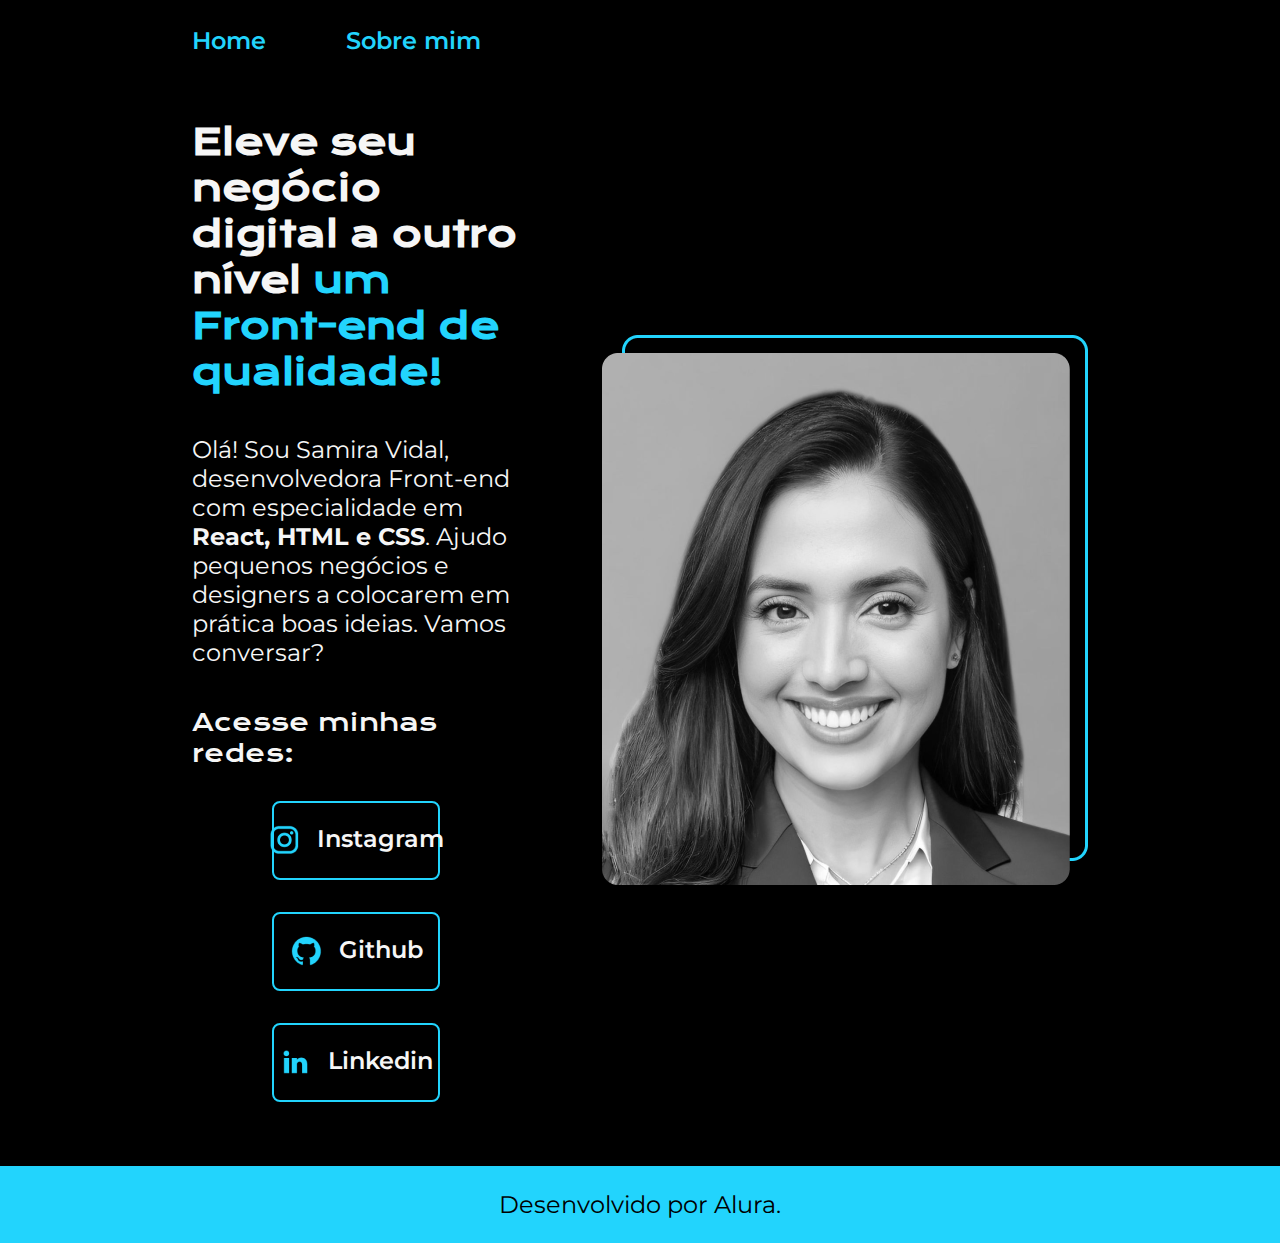
==== index.html @ 3f311463 "Add files via upload" ====
<!DOCTYPE html>
<html lang="pt-br">
<head>
    <meta charset="UTF-8">
    <meta name="viewport" content="width=device-width, initial-scale=1.0">
    <title>Portifolio</title>
    <link rel="stylesheet" href="./styles/style.css">
</head>
<body>
    <header class="cabecalho">
        <nav class="cabecalho__menu">
            <a class="cabecalho__menu__link" href="index.html">Home</a>
            <a class="cabecalho__menu__link" href="about.html">Sobre mim</a>
        </nav>
    </header>
    <main class="apresentacao">
        <section class="apresentacao__conteudo"> 
            <h1 class="apresentacao__conteudo__titulo">Eleve seu negócio digital a outro nível  <strong class="titulo__destaque">um Front-end de qualidade!</strong></h1>
            <p class="apresentacao__conteudo__texto">Olá! Sou Samira Vidal, desenvolvedora Front-end com especialidade em <strong> React, HTML e CSS</strong>. Ajudo pequenos negócios e designers a colocarem em prática boas ideias. Vamos conversar?</p>
            <div class="apresentacao__links"> 
                <h3 class="apresentacao__links__subtitulo">Acesse minhas redes:</h3>  
                <a class="apresentacao__links__navegacao" href="https://www.instagram.com/savidall">
                    <img src="./assets/instagram.png">
                    Instagram
                </a>
                <a class="apresentacao__links__navegacao" href="https://github.com/SamiraVidal">
                    <img src="./assets/github.png">
                    Github
                </a>
                <a class="apresentacao__links__navegacao" href="https://www.linkedin.com/in/samira-lima-398a5a133/">
                    <img src="./assets/linkedin.png">
                    Linkedin
                </a>
            </div>
        </section>
        <img class = "apresentacao_imagem" src = "./assets/imagem.png"  class="apresentacao__foto" alt = "Foto da Samira Vidal">         

    </main>
    <footer class="rodape">
        <p>Desenvolvido por Alura.</p>
    </footer>
</body>
</html>
---- styles/style.css ----
@import url('https://fonts.googleapis.com/css2?family=Krona+One&family=Montserrat:wght@400;600&display=swap');

:root {
    --cor-primaria: #000000;
    --cor-secundaria: #F6F6F6;
    --cor-terciaria: #22D4FD;
    --cor-hover: #272727;

    --fonte-primaria: 'Krona One', sans-serif;
    --fonte-secundaria: 'Montserrat', sans-serif;
}
*{
    margin: 0;
    padding: 0;
}

body{
    box-sizing: border-box;
    background-color: var(--cor-primaria);
    color: var(--cor-secundaria);
}
.cabecalho{
    padding: 2% 0% 0% 15%;
}
.cabecalho__menu{
    display: flex;
    gap: 80px;
}
.cabecalho__menu__link{
    font-family: var(--fonte-secundaria);
    font-size: 1.5rem;
    font-weight: 600;
    color: var(--cor-terciaria);
    text-decoration: none;
}
.apresentacao{
    padding: 5% 15%;
    display: flex;
    align-items: center;
    justify-content: space-between;
    gap: 82px;
}
.apresentacao__conteudo{
    width: 50%;
    display: flex;
    flex-direction: column;
    gap: 40px;
}
.apresentacao__imagem{
    width: 50%;
}

.apresentacao__conteudo__titulo{
    font-size: 2.25rem;
    font-family: var(--fonte-primaria);
}
.titulo__destaque{
    color: var(--cor-terciaria);
}
.apresentacao__conteudo__texto{
    font-size: 1.5rem;
    font-family: var(--fonte-secundaria);
}

.apresentacao__links{
    display: flex;
    flex-direction: column;
    justify-content: space-between;
    align-items: center;
    gap: 32px;
}
.apresentacao__links__subtitulo{
    font-family: var(--fonte-primaria);
    font-weight: 400;
    font-size: 1.5rem;
}
.apresentacao__links__navegacao{
    display: flex;
    justify-content: center;
    gap: 16px;
    border: 2px solid var(--cor-terciaria);
    width: 50%;
    text-align: center;
    border-radius: 8px;
    font-size: 1.5rem;
    font-weight: 600;
    padding: 21.5px 0;
    text-decoration: none;
    color: var(--cor-secundaria);
    font-family: var(--fonte-secundaria);
}
.apresentacao__links__link:hover{
    background-color: var(--cor-hover);
}
.rodape{
    color: var(--cor-primaria);
    background-color: var(--cor-terciaria);
    padding: 24px;
    text-align: center;
    font-family: var(--fonte-secundaria);
    font-size: 1.5rem;
    font-weight: 400;
}

@media (max-width: 1200px) {
    .cabecalho {
        padding: 10%;
    }

    .cabecalho__menu {
        justify-content: center;
    }

    .apresentacao {
        flex-direction: column-reverse;
        padding: 5%;
    }
    .apresentacao__conteudo{
        width: 100%;
    }
}
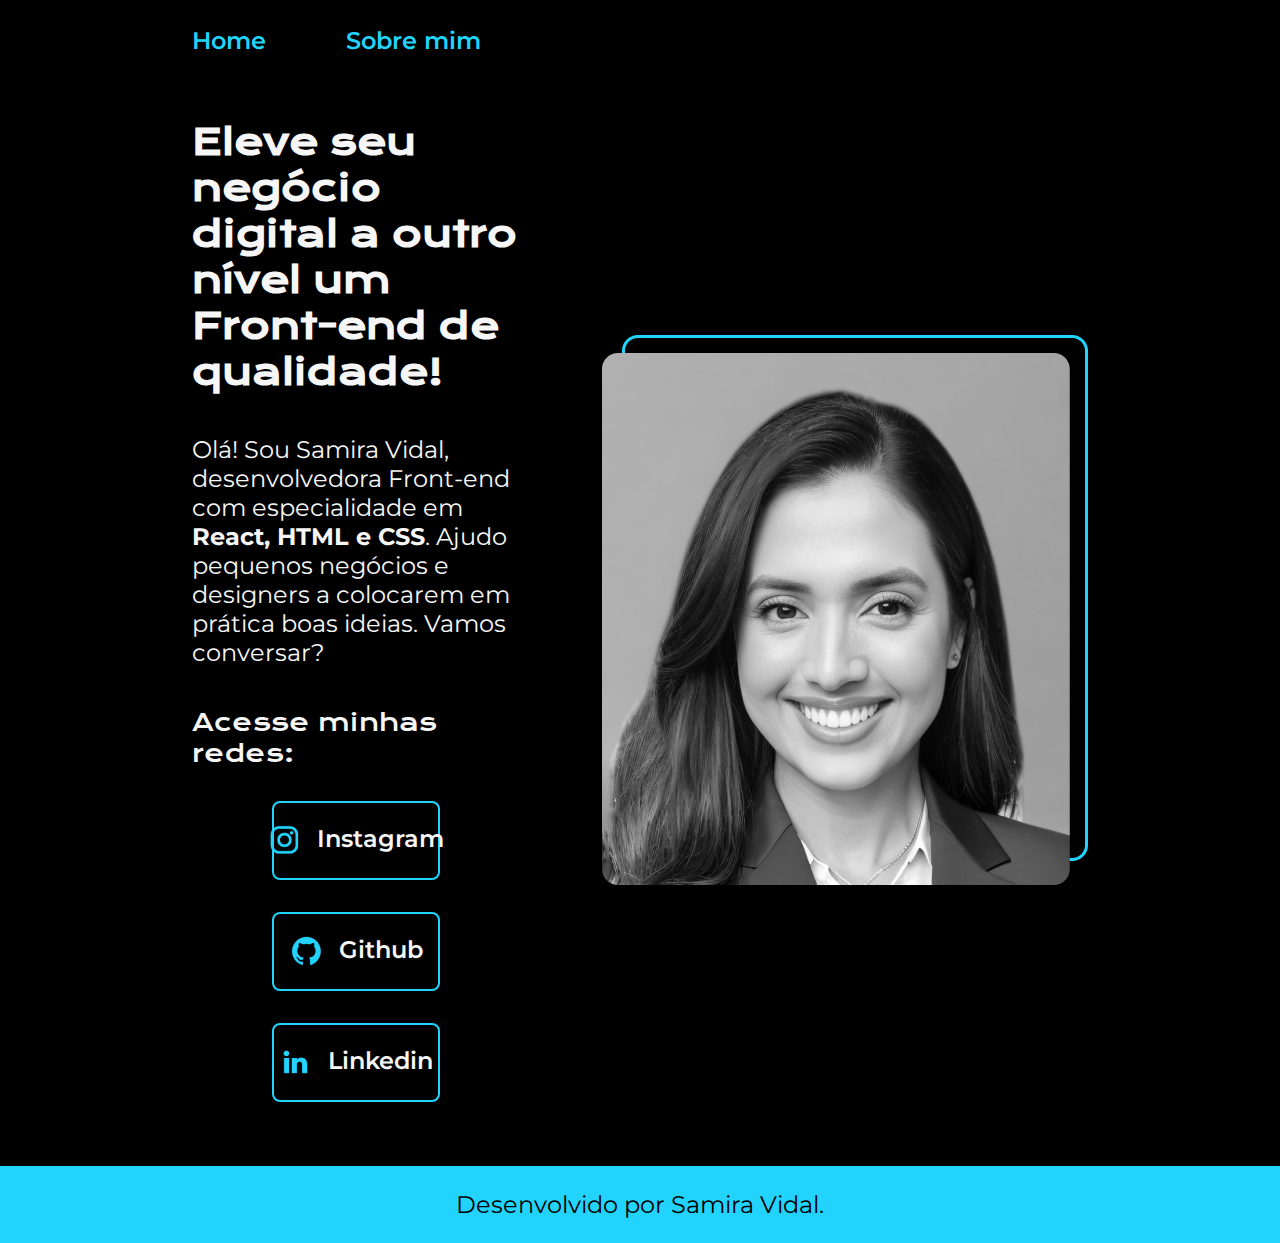
==== commit d6acad95: "fixbug style" ====
--- a/index.html
+++ b/index.html
@@ -37,7 +37,7 @@
 
     </main>
     <footer class="rodape">
-        <p>Desenvolvido por Alura.</p>
+        <p>Desenvolvido por Samira Vidal.</p>
     </footer>
 </body>
 </html>--- a/styles/style.css
+++ b/styles/style.css
@@ -46,15 +46,12 @@
     flex-direction: column;
     gap: 40px;
 }
-.apresentacao__imagem{
-    width: 50%;
-}
 
 .apresentacao__conteudo__titulo{
     font-size: 2.25rem;
     font-family: var(--fonte-primaria);
 }
-.titulo__destaque{
+.titulo-destaque{
     color: var(--cor-terciaria);
 }
 .apresentacao__conteudo__texto{
@@ -92,6 +89,9 @@
 .apresentacao__links__link:hover{
     background-color: var(--cor-hover);
 }
+.apresentacao__imagem{
+    width: 50%;
+}
 .rodape{
     color: var(--cor-primaria);
     background-color: var(--cor-terciaria);
@@ -103,19 +103,17 @@
 }
 
 @media (max-width: 1200px) {
-    .cabecalho {
-        padding: 10%;
+    .cabecalho{
+         padding: 10%;  
     }
-
-    .cabecalho__menu {
+    .cabecalho__menu{
         justify-content: center;
     }
-
-    .apresentacao {
+    .apresentacao{
         flex-direction: column-reverse;
         padding: 5%;
     }
     .apresentacao__conteudo{
-        width: 100%;
+        width: auto;
     }
 }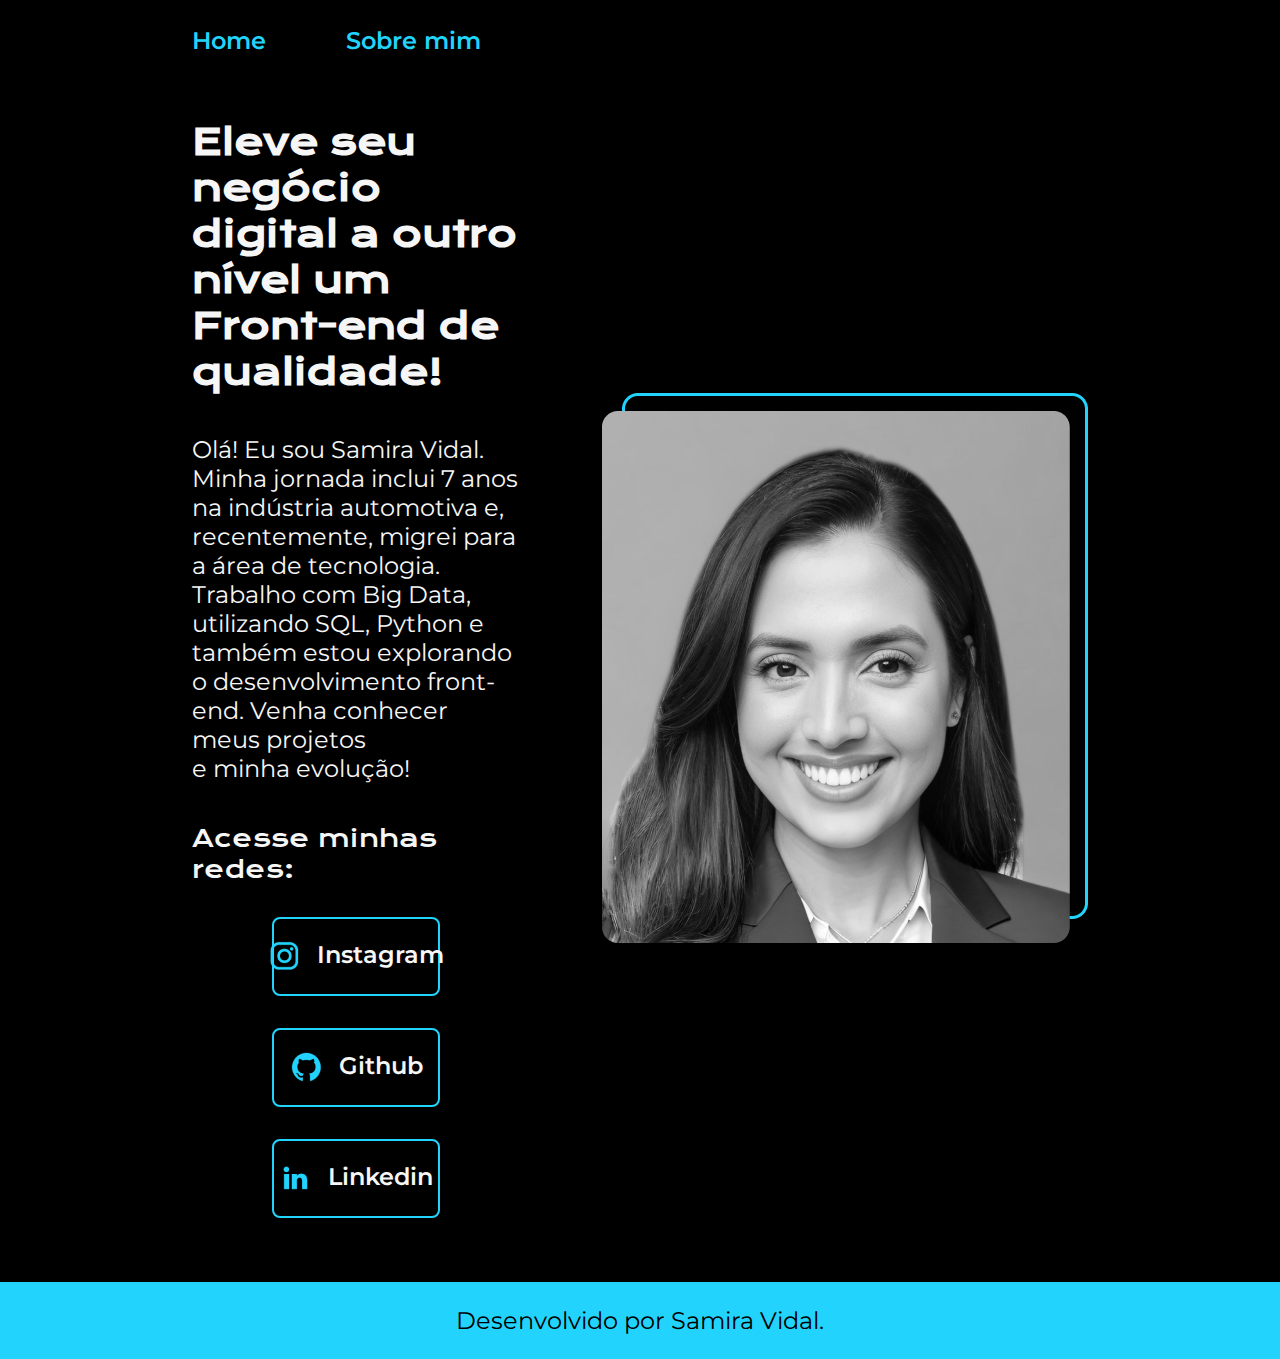
==== commit b1c3b37f: "update about" ====
--- a/index.html
+++ b/index.html
@@ -16,7 +16,8 @@
     <main class="apresentacao">
         <section class="apresentacao__conteudo"> 
             <h1 class="apresentacao__conteudo__titulo">Eleve seu negócio digital a outro nível  <strong class="titulo__destaque">um Front-end de qualidade!</strong></h1>
-            <p class="apresentacao__conteudo__texto">Olá! Sou Samira Vidal, desenvolvedora Front-end com especialidade em <strong> React, HTML e CSS</strong>. Ajudo pequenos negócios e designers a colocarem em prática boas ideias. Vamos conversar?</p>
+            <p class="apresentacao__conteudo__texto">Olá! Eu sou Samira Vidal. Minha jornada inclui 7 anos na indústria automotiva e, recentemente, migrei para a área de tecnologia. 
+            Trabalho com Big Data, utilizando SQL, Python e também estou explorando o desenvolvimento front-end. Venha conhecer meus projetos e minha evolução!</p>
             <div class="apresentacao__links"> 
                 <h3 class="apresentacao__links__subtitulo">Acesse minhas redes:</h3>  
                 <a class="apresentacao__links__navegacao" href="https://www.instagram.com/savidall">
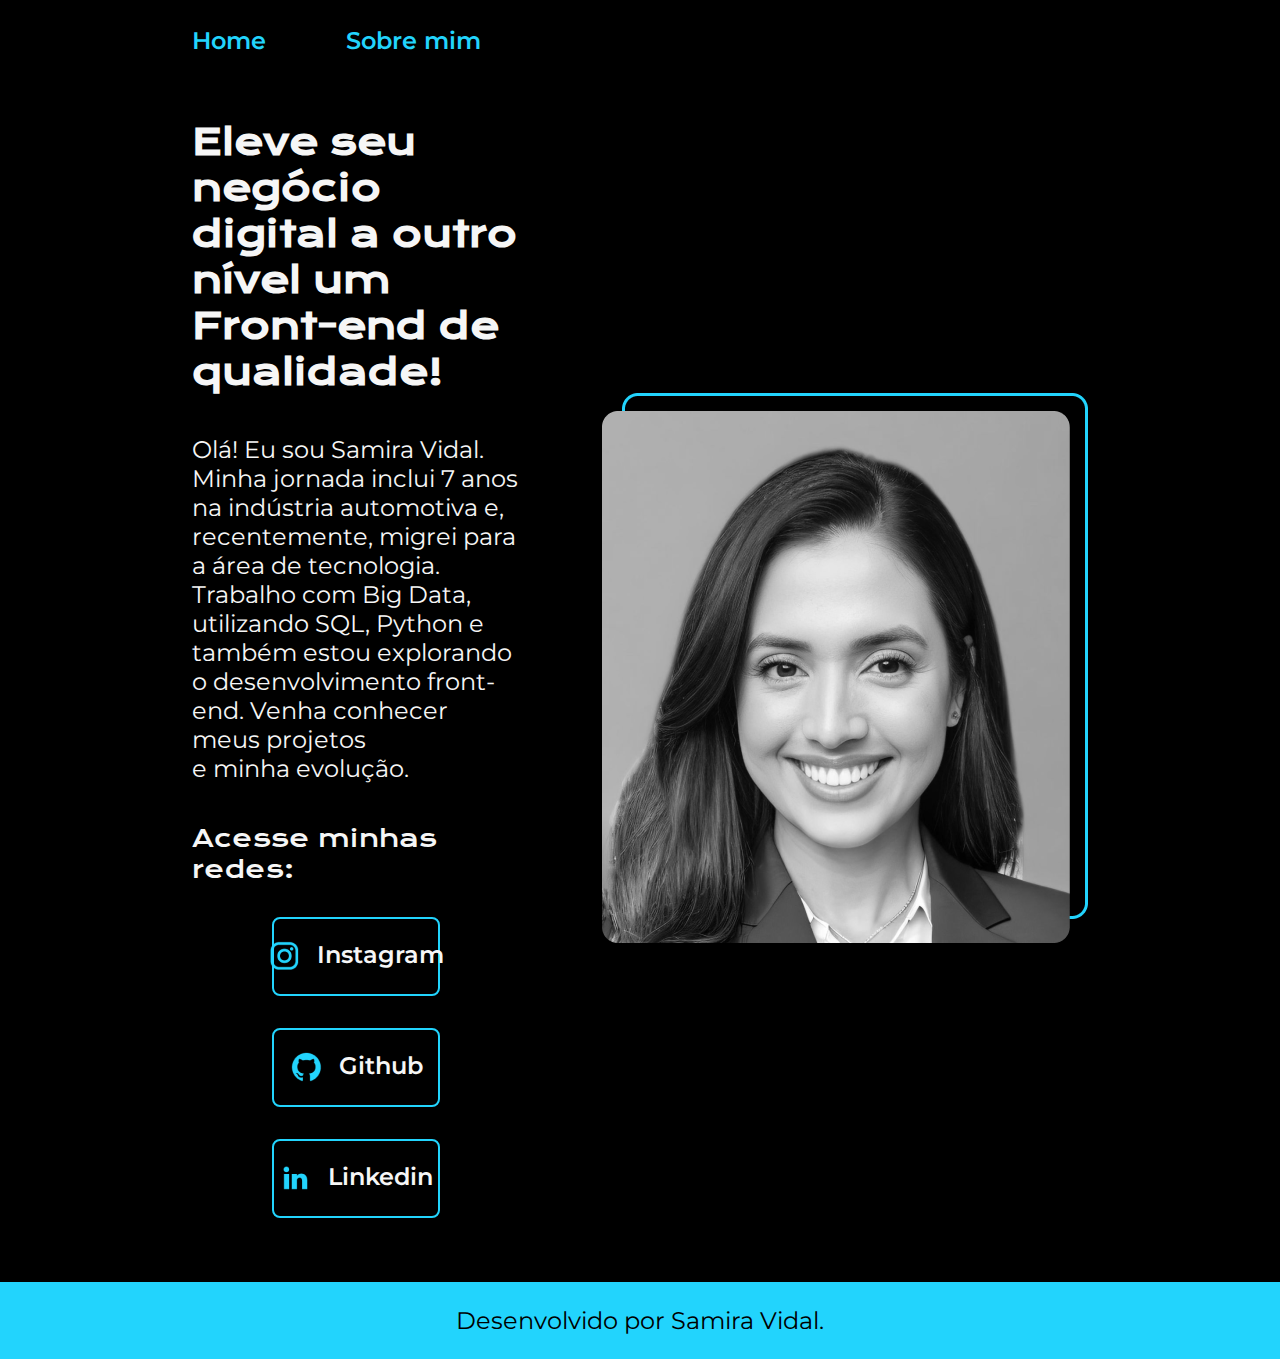
==== commit e0856421: "update about" ====
--- a/index.html
+++ b/index.html
@@ -17,7 +17,7 @@
         <section class="apresentacao__conteudo"> 
             <h1 class="apresentacao__conteudo__titulo">Eleve seu negócio digital a outro nível  <strong class="titulo__destaque">um Front-end de qualidade!</strong></h1>
             <p class="apresentacao__conteudo__texto">Olá! Eu sou Samira Vidal. Minha jornada inclui 7 anos na indústria automotiva e, recentemente, migrei para a área de tecnologia. 
-            Trabalho com Big Data, utilizando SQL, Python e também estou explorando o desenvolvimento front-end. Venha conhecer meus projetos e minha evolução!</p>
+            Trabalho com Big Data, utilizando SQL, Python e também estou explorando o desenvolvimento front-end. Venha conhecer meus projetos e minha evolução.</p>
             <div class="apresentacao__links"> 
                 <h3 class="apresentacao__links__subtitulo">Acesse minhas redes:</h3>  
                 <a class="apresentacao__links__navegacao" href="https://www.instagram.com/savidall">
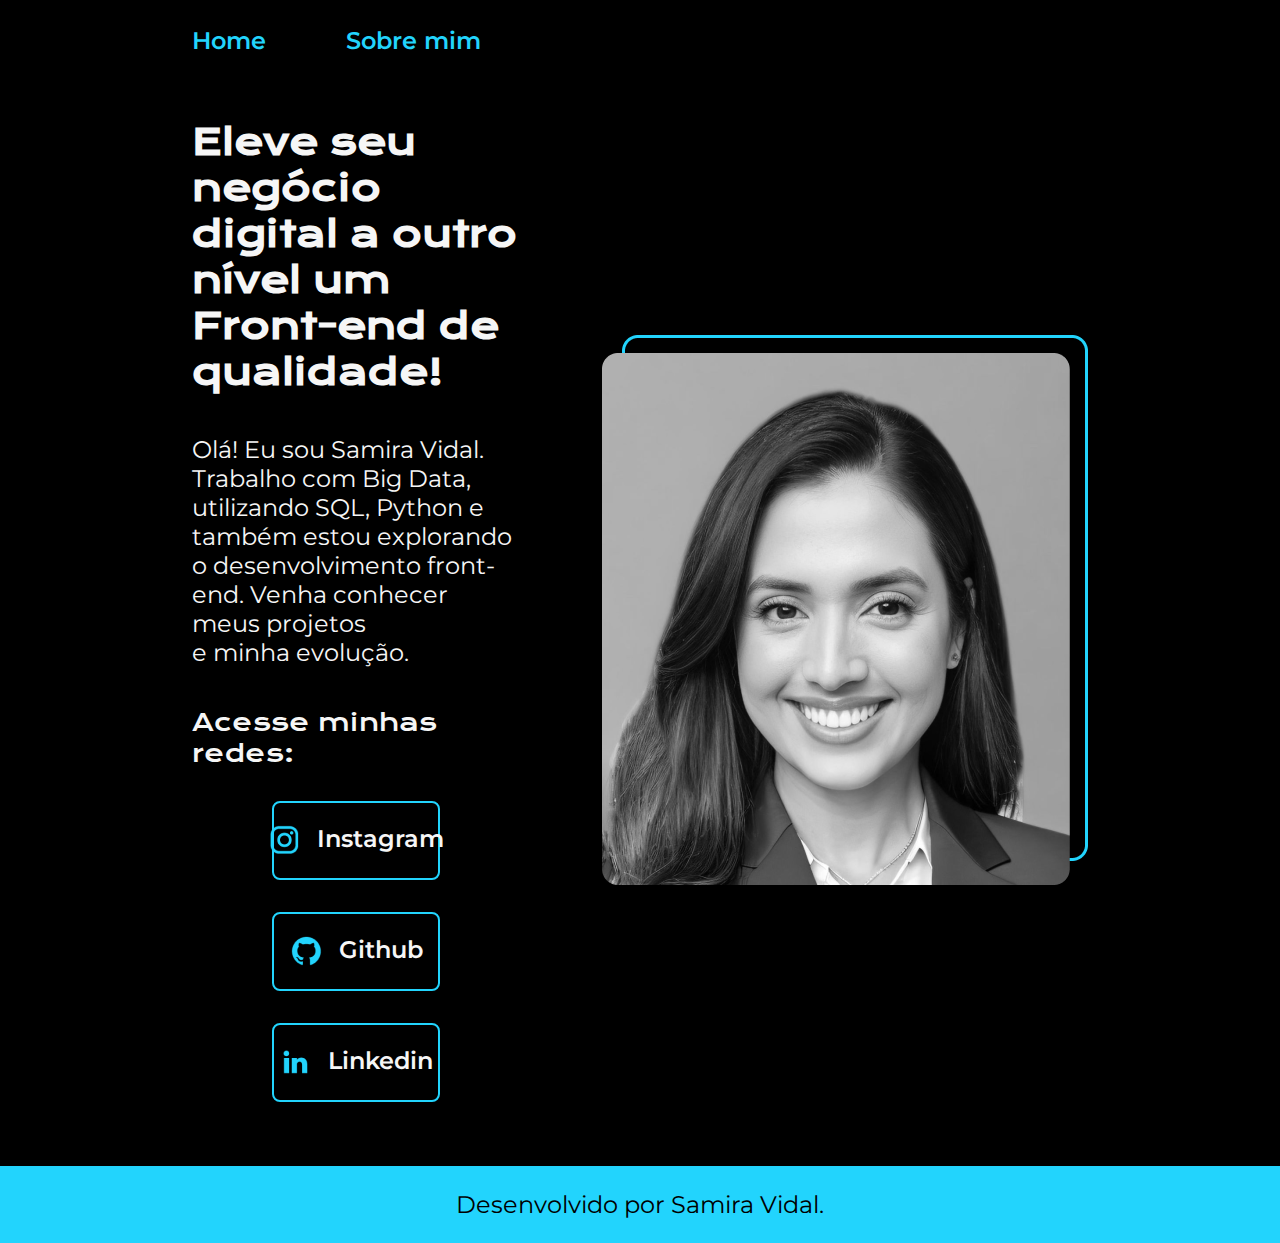
==== commit c248630f: "update about" ====
--- a/index.html
+++ b/index.html
@@ -16,7 +16,7 @@
     <main class="apresentacao">
         <section class="apresentacao__conteudo"> 
             <h1 class="apresentacao__conteudo__titulo">Eleve seu negócio digital a outro nível  <strong class="titulo__destaque">um Front-end de qualidade!</strong></h1>
-            <p class="apresentacao__conteudo__texto">Olá! Eu sou Samira Vidal. Minha jornada inclui 7 anos na indústria automotiva e, recentemente, migrei para a área de tecnologia. 
+            <p class="apresentacao__conteudo__texto">Olá! Eu sou Samira Vidal.  
             Trabalho com Big Data, utilizando SQL, Python e também estou explorando o desenvolvimento front-end. Venha conhecer meus projetos e minha evolução.</p>
             <div class="apresentacao__links"> 
                 <h3 class="apresentacao__links__subtitulo">Acesse minhas redes:</h3>  
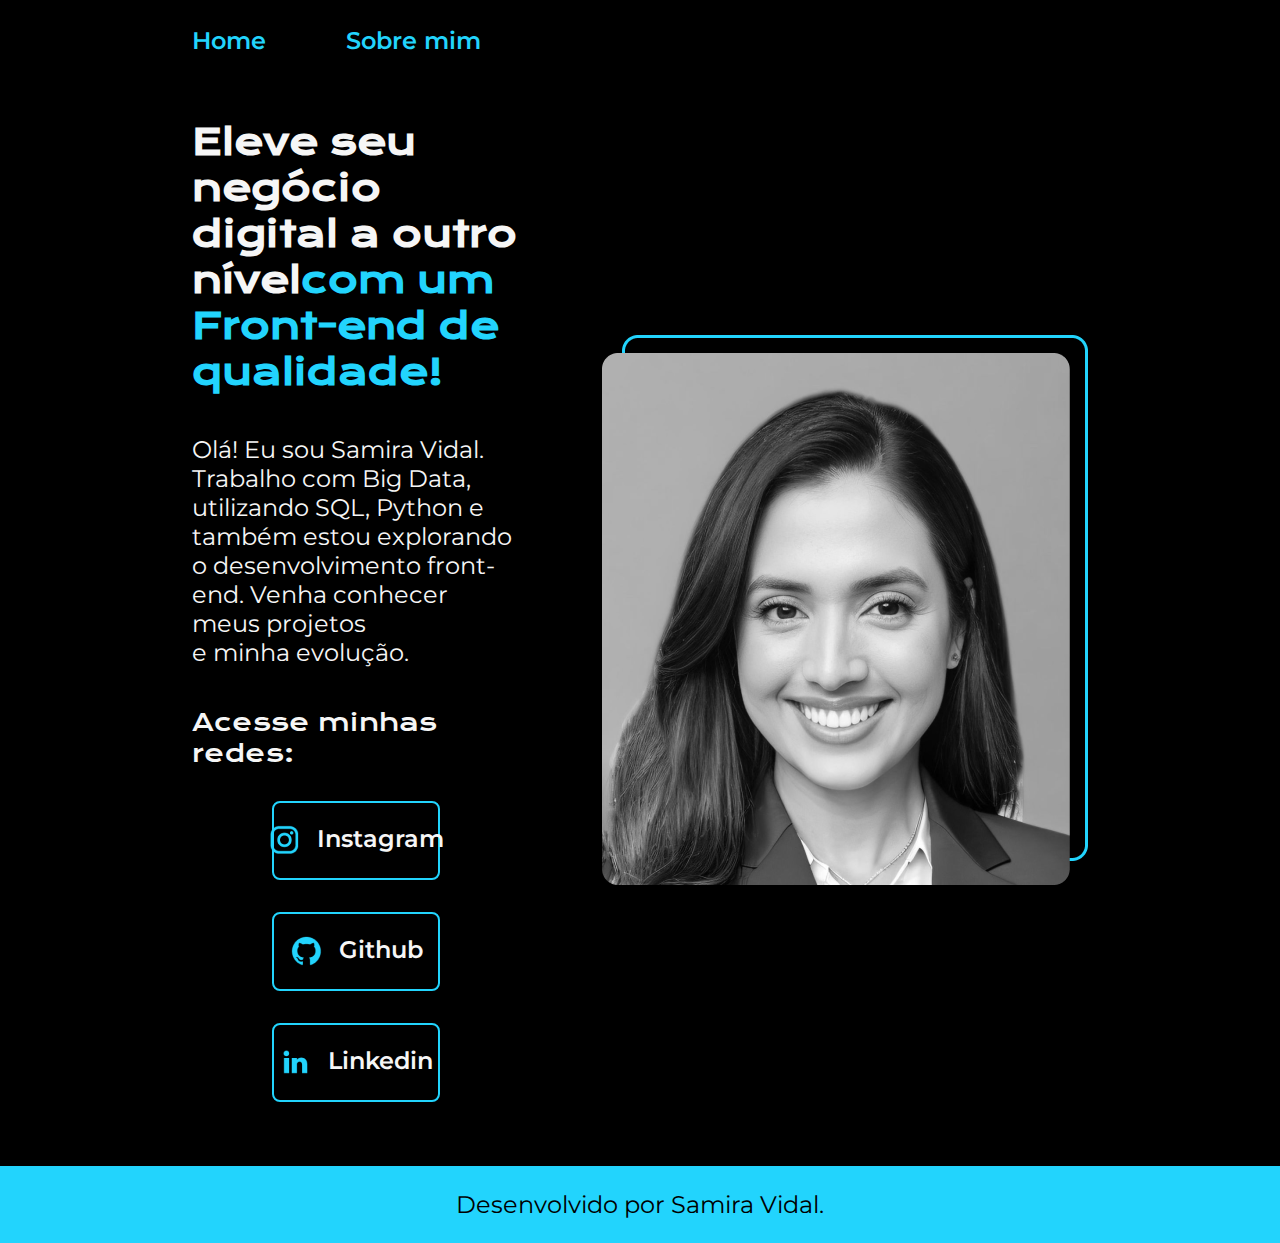
==== commit 63a39ca3: "update about" ====
--- a/index.html
+++ b/index.html
@@ -14,8 +14,10 @@
         </nav>
     </header>
     <main class="apresentacao">
-        <section class="apresentacao__conteudo"> 
-            <h1 class="apresentacao__conteudo__titulo">Eleve seu negócio digital a outro nível  <strong class="titulo__destaque">um Front-end de qualidade!</strong></h1>
+        <section class="apresentacao__conteudo">
+            <h1 class="apresentacao__conteudo__titulo">Eleve seu negócio digital a outro nível<strong 
+            class="titulo-destaque">com um Front-end de qualidade!
+            </strong></h1>
             <p class="apresentacao__conteudo__texto">Olá! Eu sou Samira Vidal.  
             Trabalho com Big Data, utilizando SQL, Python e também estou explorando o desenvolvimento front-end. Venha conhecer meus projetos e minha evolução.</p>
             <div class="apresentacao__links"> 
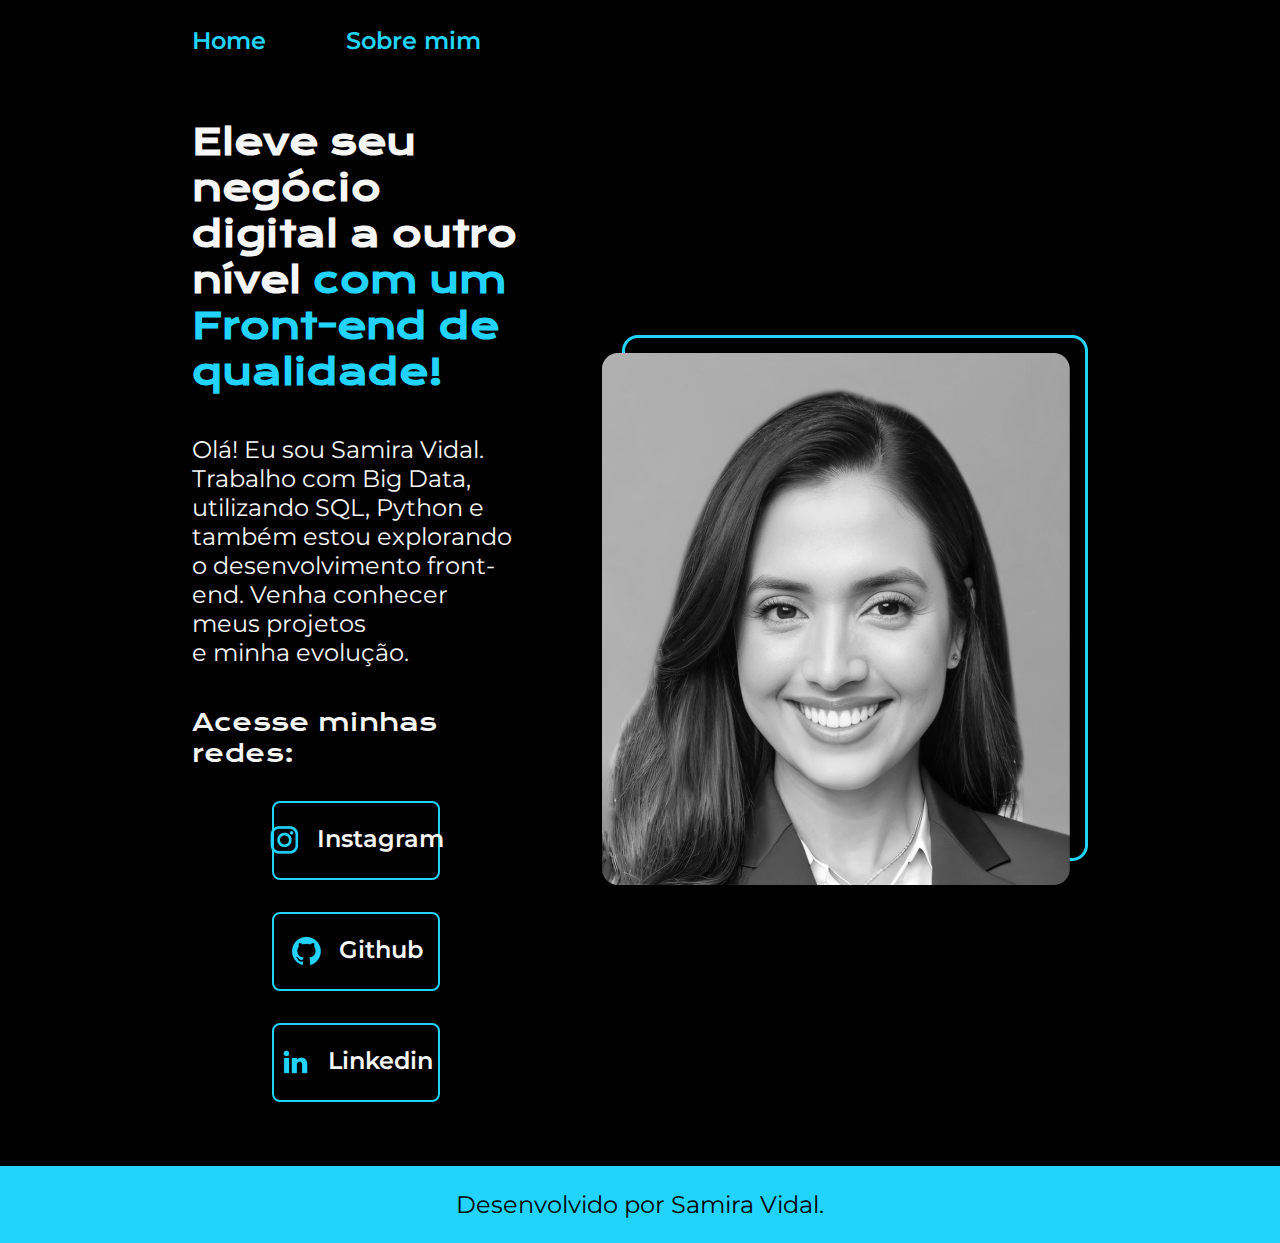
==== commit 27ff68b5: "update about" ====
--- a/index.html
+++ b/index.html
@@ -16,7 +16,7 @@
     <main class="apresentacao">
         <section class="apresentacao__conteudo">
             <h1 class="apresentacao__conteudo__titulo">Eleve seu negócio digital a outro nível<strong 
-            class="titulo-destaque">com um Front-end de qualidade!
+            class="titulo-destaque"> com um Front-end de qualidade!
             </strong></h1>
             <p class="apresentacao__conteudo__texto">Olá! Eu sou Samira Vidal.  
             Trabalho com Big Data, utilizando SQL, Python e também estou explorando o desenvolvimento front-end. Venha conhecer meus projetos e minha evolução.</p>
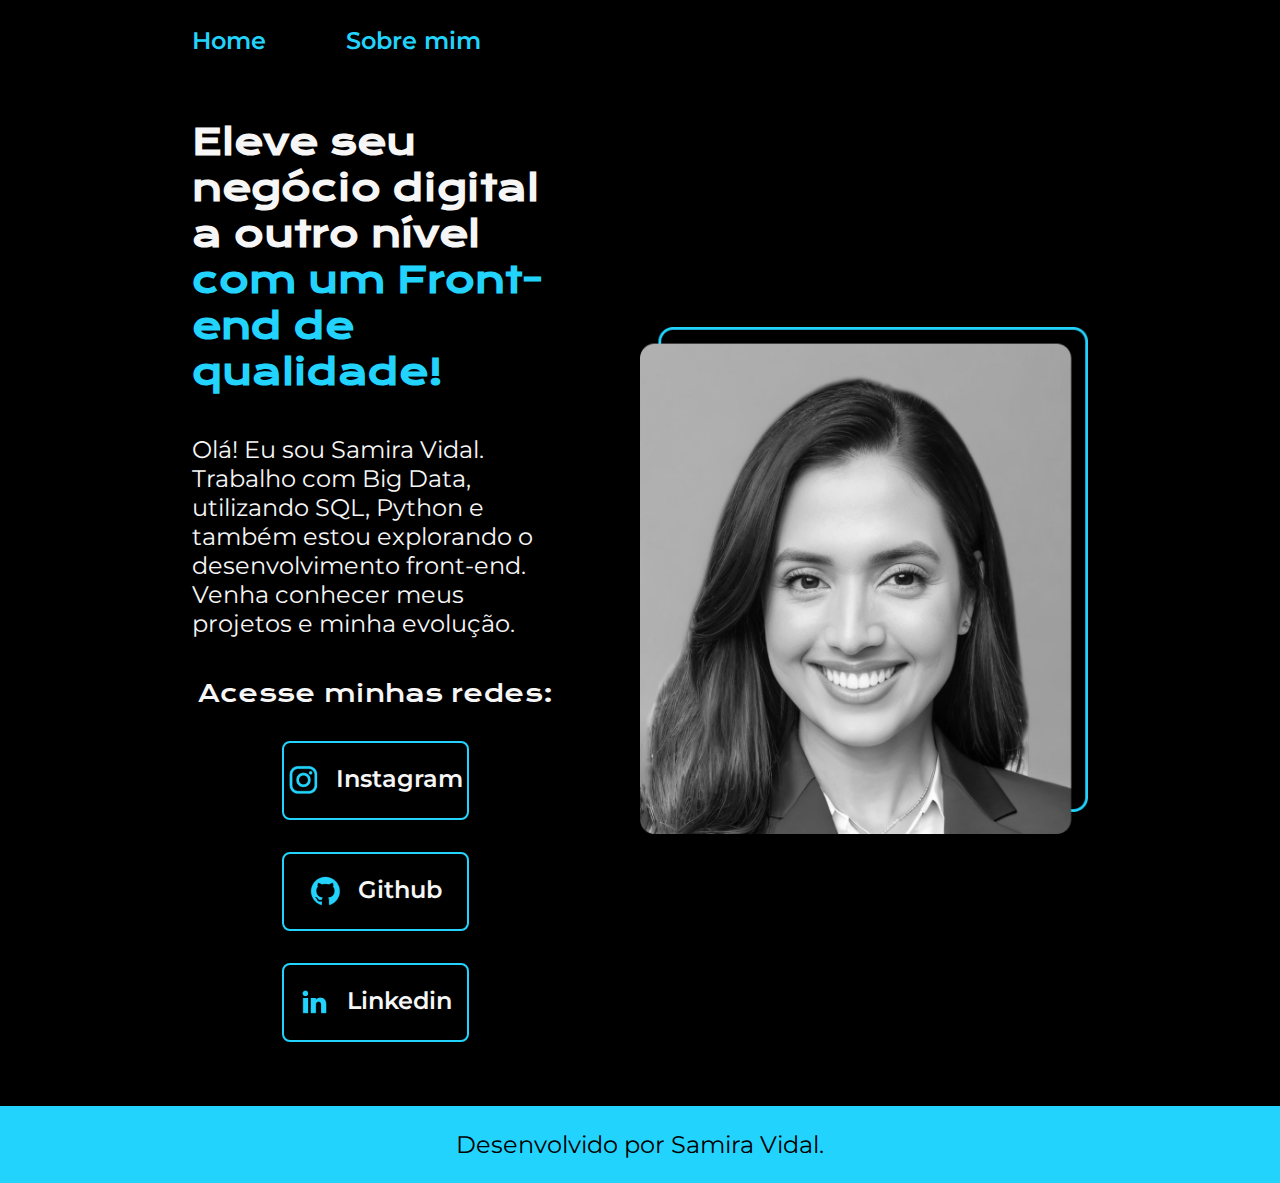
==== commit f4238116: "fixbug img" ====
--- a/index.html
+++ b/index.html
@@ -36,7 +36,7 @@
                 </a>
             </div>
         </section>
-        <img class = "apresentacao_imagem" src = "./assets/imagem.png"  class="apresentacao__foto" alt = "Foto da Samira Vidal">         
+        <img class="apresentacao__imagem" src="./assets/imagem.png" alt="Foto da Samira Vidal">        
 
     </main>
     <footer class="rodape">
